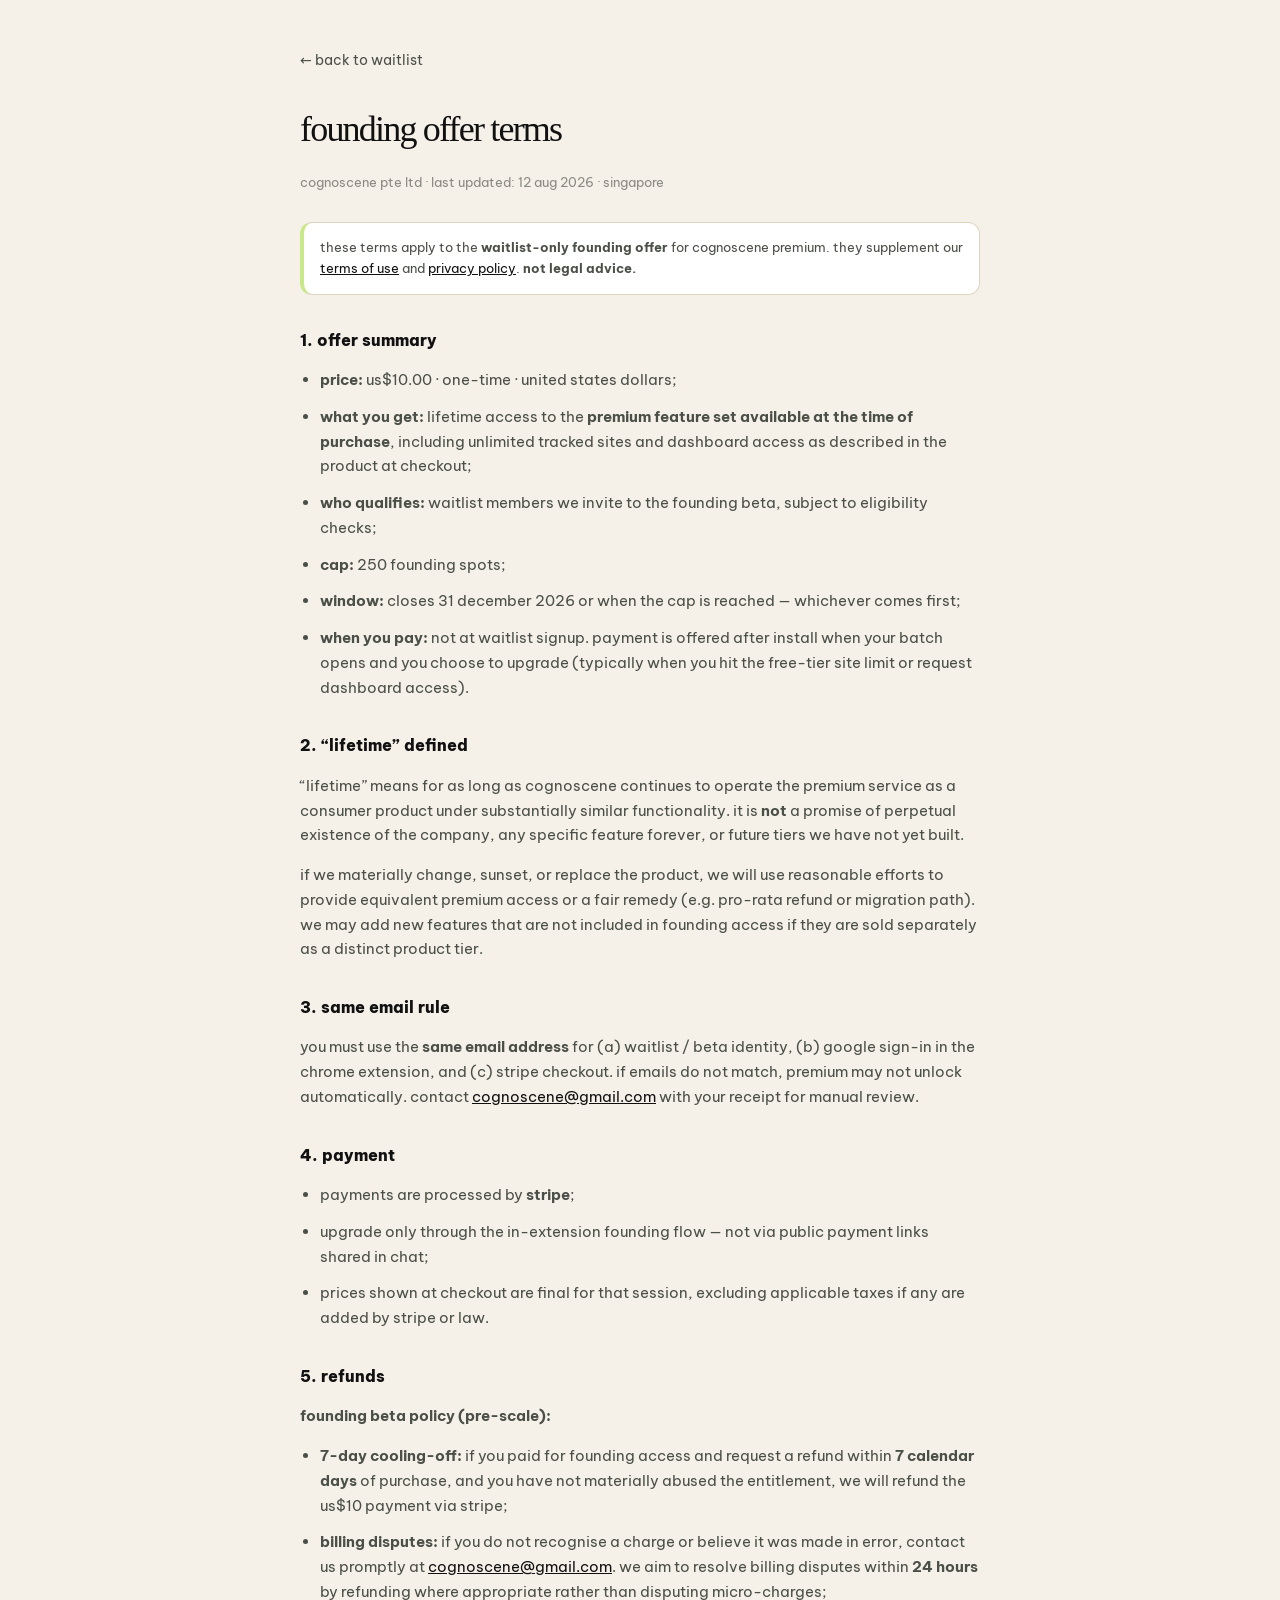
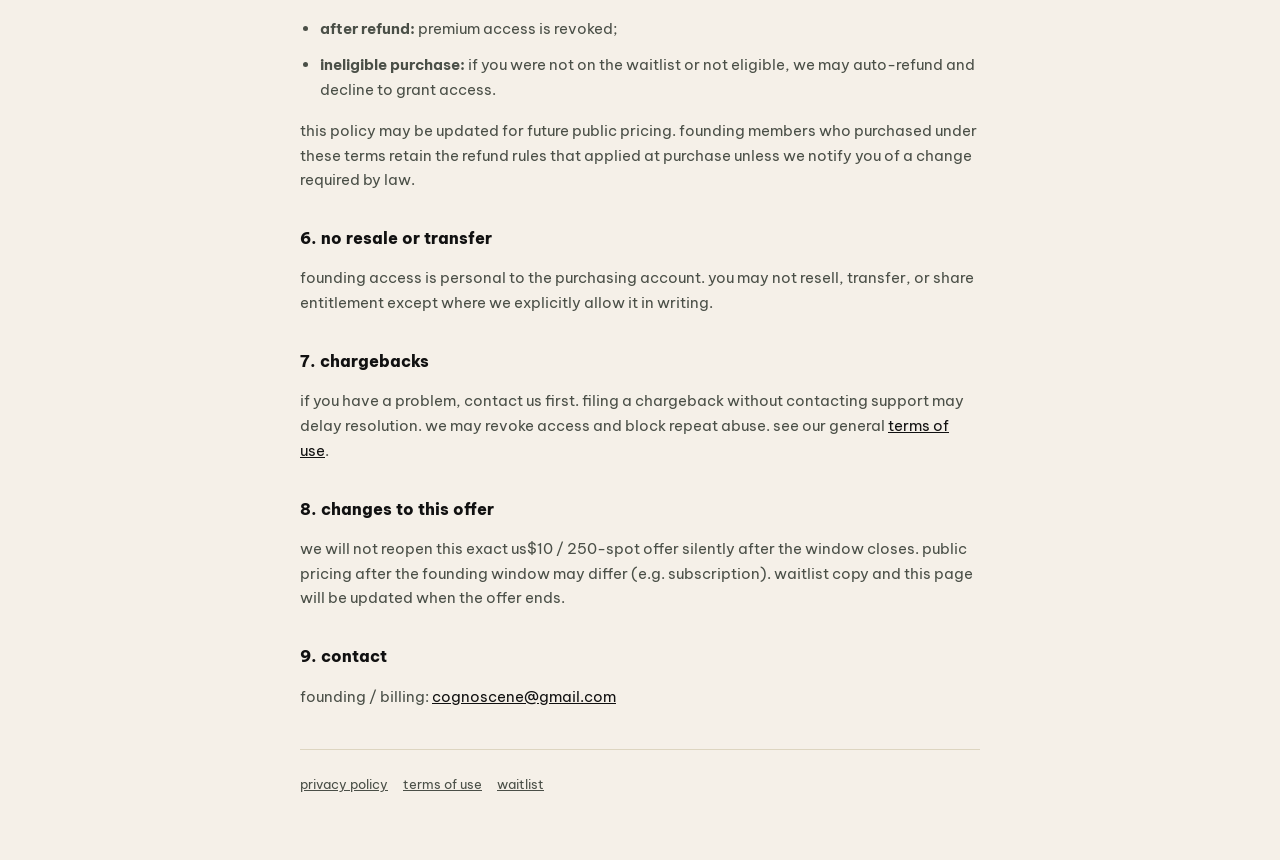
==== founding-terms.html @ ff42ad63 "Initial cognoscene waitlist site. Static Netlify deploy: legal pages, mobile layout, GA4, demo video" ====
<!DOCTYPE html>
<html lang="en">
<head>
  <meta charset="UTF-8" />
  <meta name="viewport" content="width=device-width, initial-scale=1" />
  <title>cognoscene · founding offer terms</title>
  <link rel="icon" href="assets/favicon.svg" type="image/svg+xml" />
  <link rel="canonical" href="https://wondrous-horse-8d0cb0.netlify.app/founding-terms.html" />
  <link href="https://fonts.googleapis.com/css2?family=Be+Vietnam+Pro:wght@400;800&display=swap" rel="stylesheet" />
  <link rel="stylesheet" href="assets/legal.css" />
</head>
<body>
  <div class="wrap">
    <a class="back" href="index.html">← back to waitlist</a>
    <h1>founding offer terms</h1>
    <p class="legal-meta">cognoscene pte ltd · last updated: 12 aug 2026 · singapore</p>

    <p class="legal-notice">
      these terms apply to the <strong>waitlist-only founding offer</strong> for cognoscene premium. they supplement our <a href="terms.html">terms of use</a> and <a href="privacy.html">privacy policy</a>. <strong>not legal advice.</strong>
    </p>

    <h2>1. offer summary</h2>
    <ul>
      <li><strong>price:</strong> us$10.00 · one-time · united states dollars;</li>
      <li><strong>what you get:</strong> lifetime access to the <strong>premium feature set available at the time of purchase</strong>, including unlimited tracked sites and dashboard access as described in the product at checkout;</li>
      <li><strong>who qualifies:</strong> waitlist members we invite to the founding beta, subject to eligibility checks;</li>
      <li><strong>cap:</strong> 250 founding spots;</li>
      <li><strong>window:</strong> closes 31 december 2026 or when the cap is reached — whichever comes first;</li>
      <li><strong>when you pay:</strong> not at waitlist signup. payment is offered after install when your batch opens and you choose to upgrade (typically when you hit the free-tier site limit or request dashboard access).</li>
    </ul>

    <h2>2. “lifetime” defined</h2>
    <p>
      “lifetime” means for as long as cognoscene continues to operate the premium service as a consumer product under substantially similar functionality. it is <strong>not</strong> a promise of perpetual existence of the company, any specific feature forever, or future tiers we have not yet built.
    </p>
    <p>
      if we materially change, sunset, or replace the product, we will use reasonable efforts to provide equivalent premium access or a fair remedy (e.g. pro-rata refund or migration path). we may add new features that are not included in founding access if they are sold separately as a distinct product tier.
    </p>

    <h2>3. same email rule</h2>
    <p>
      you must use the <strong>same email address</strong> for (a) waitlist / beta identity, (b) google sign-in in the chrome extension, and (c) stripe checkout. if emails do not match, premium may not unlock automatically. contact <a href="mailto:cognoscene@gmail.com">cognoscene@gmail.com</a> with your receipt for manual review.
    </p>

    <h2>4. payment</h2>
    <ul>
      <li>payments are processed by <strong>stripe</strong>;</li>
      <li>upgrade only through the in-extension founding flow — not via public payment links shared in chat;</li>
      <li>prices shown at checkout are final for that session, excluding applicable taxes if any are added by stripe or law.</li>
    </ul>

    <h2>5. refunds</h2>
    <p><strong>founding beta policy (pre-scale):</strong></p>
    <ul>
      <li><strong>7-day cooling-off:</strong> if you paid for founding access and request a refund within <strong>7 calendar days</strong> of purchase, and you have not materially abused the entitlement, we will refund the us$10 payment via stripe;</li>
      <li><strong>billing disputes:</strong> if you do not recognise a charge or believe it was made in error, contact us promptly at <a href="mailto:cognoscene@gmail.com">cognoscene@gmail.com</a>. we aim to resolve billing disputes within <strong>24 hours</strong> by refunding where appropriate rather than disputing micro-charges;</li>
      <li><strong>after refund:</strong> premium access is revoked;</li>
      <li><strong>ineligible purchase:</strong> if you were not on the waitlist or not eligible, we may auto-refund and decline to grant access.</li>
    </ul>
    <p>
      this policy may be updated for future public pricing. founding members who purchased under these terms retain the refund rules that applied at purchase unless we notify you of a change required by law.
    </p>

    <h2>6. no resale or transfer</h2>
    <p>
      founding access is personal to the purchasing account. you may not resell, transfer, or share entitlement except where we explicitly allow it in writing.
    </p>

    <h2>7. chargebacks</h2>
    <p>
      if you have a problem, contact us first. filing a chargeback without contacting support may delay resolution. we may revoke access and block repeat abuse. see our general <a href="terms.html">terms of use</a>.
    </p>

    <h2>8. changes to this offer</h2>
    <p>
      we will not reopen this exact us$10 / 250-spot offer silently after the window closes. public pricing after the founding window may differ (e.g. subscription). waitlist copy and this page will be updated when the offer ends.
    </p>

    <h2>9. contact</h2>
    <p>
      founding / billing: <a href="mailto:cognoscene@gmail.com">cognoscene@gmail.com</a>
    </p>

    <nav class="footer-legal" aria-label="related legal">
      <a href="privacy.html">privacy policy</a>
      <a href="terms.html">terms of use</a>
      <a href="index.html">waitlist</a>
    </nav>
  </div>
</body>
</html>
---- assets/legal.css ----
:root {
  --cream: #f5f0e8;
  --black: #111;
  --mid: #4a4f47;
  --muted: #8a8a84;
  --line: #ddd5c0;
  --lime: #c8e88a;
}

*, *::before, *::after { box-sizing: border-box; }

body {
  font-family: 'Be Vietnam Pro', system-ui, sans-serif;
  background: var(--cream);
  color: var(--black);
  text-transform: lowercase;
  line-height: 1.65;
  margin: 0;
  padding: 48px 20px 64px;
  font-size: 15px;
  -webkit-font-smoothing: antialiased;
}

.wrap {
  max-width: 680px;
  margin: 0 auto;
}

.back {
  display: inline-block;
  margin-bottom: 28px;
  font-size: 14px;
  color: var(--mid);
  text-decoration: none;
}

.back:hover { text-decoration: underline; }

h1 {
  font-family: 'Times New Roman', Times, serif;
  font-weight: 400;
  letter-spacing: -0.05em;
  margin: 0 0 8px;
  font-size: clamp(1.75rem, 4vw, 2.25rem);
}

.legal-meta {
  font-size: 13px;
  color: var(--muted);
  margin-bottom: 28px;
}

.legal-notice {
  background: var(--white, #fff);
  border: 1px solid var(--line);
  border-left: 4px solid var(--lime);
  border-radius: 12px;
  padding: 14px 16px;
  font-size: 13px;
  color: var(--mid);
  margin-bottom: 32px;
}

h2 {
  font-size: 1rem;
  font-weight: 800;
  margin: 32px 0 12px;
  color: var(--black);
}

p, li {
  color: var(--mid);
  font-size: 15px;
  margin-bottom: 12px;
}

ul, ol {
  padding-left: 1.25rem;
  margin-bottom: 16px;
}

a { color: var(--black); }

.footer-legal {
  margin-top: 40px;
  padding-top: 24px;
  border-top: 1px solid var(--line);
  font-size: 13px;
  color: var(--muted);
}

.footer-legal a { color: var(--mid); margin-right: 12px; }

@media (max-width: 760px) {
  body { padding: 32px 16px 48px; }
}
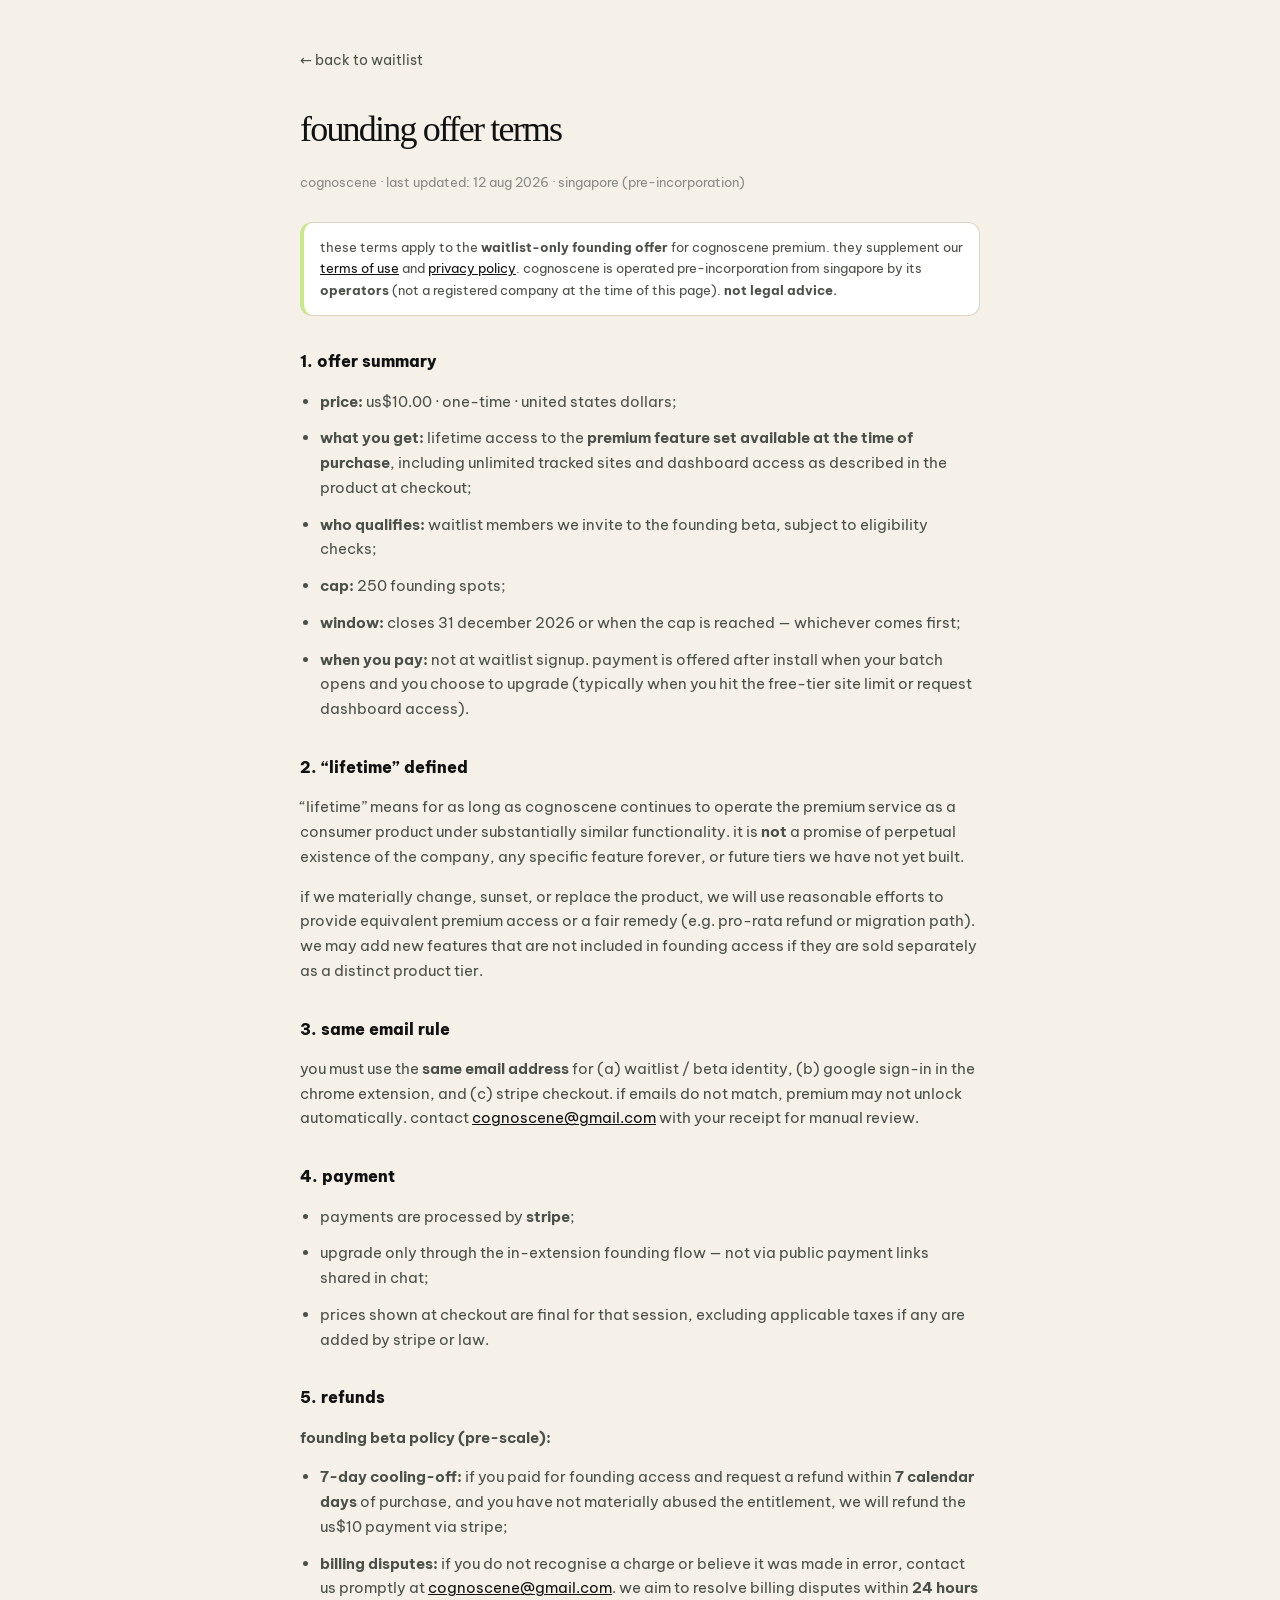
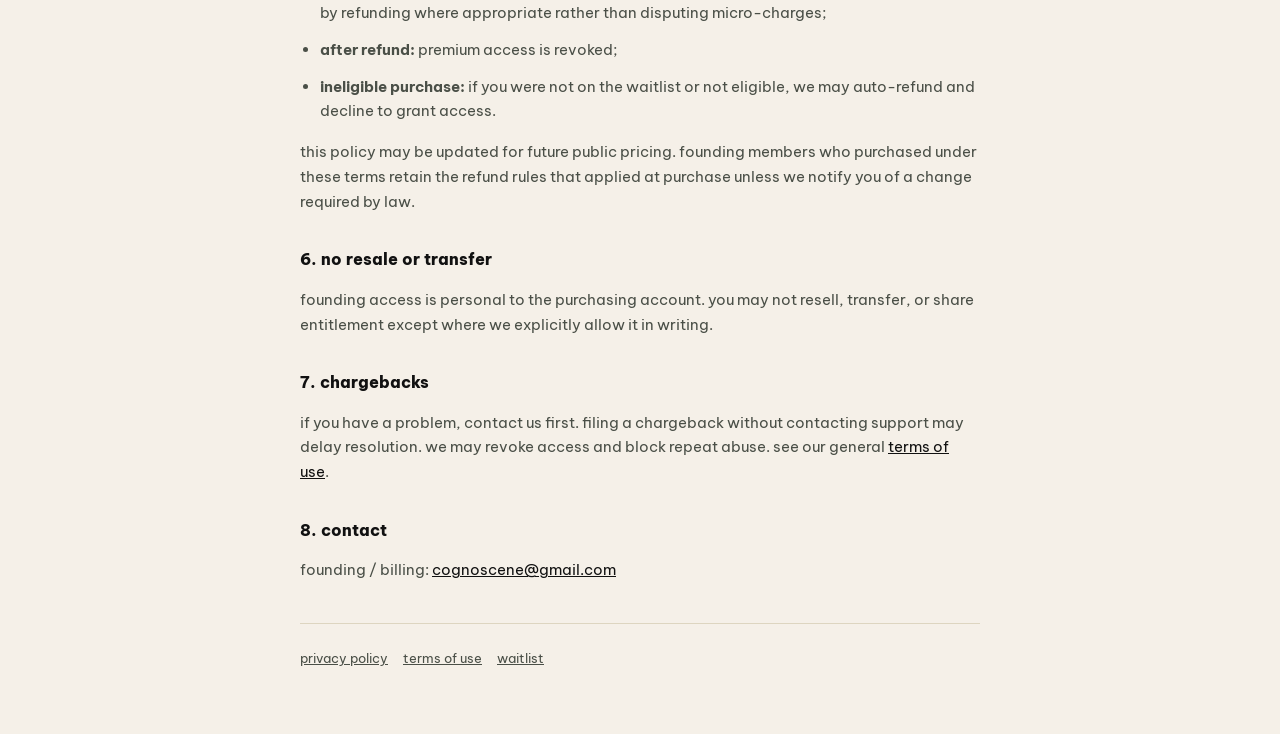
==== commit c3922306: "Update waitlist landing page layout, legal copy, and showcase videos. Revert solution bridge to crea" ====
--- a/founding-terms.html
+++ b/founding-terms.html
@@ -4,7 +4,7 @@
   <meta charset="UTF-8" />
   <meta name="viewport" content="width=device-width, initial-scale=1" />
   <title>cognoscene · founding offer terms</title>
-  <link rel="icon" href="assets/favicon.svg" type="image/svg+xml" />
+  <link rel="icon" href="assets/cognoscene-mark.png" type="image/png" />
   <link rel="canonical" href="https://wondrous-horse-8d0cb0.netlify.app/founding-terms.html" />
   <link href="https://fonts.googleapis.com/css2?family=Be+Vietnam+Pro:wght@400;800&display=swap" rel="stylesheet" />
   <link rel="stylesheet" href="assets/legal.css" />
@@ -13,10 +13,10 @@
   <div class="wrap">
     <a class="back" href="index.html">← back to waitlist</a>
     <h1>founding offer terms</h1>
-    <p class="legal-meta">cognoscene pte ltd · last updated: 12 aug 2026 · singapore</p>
+    <p class="legal-meta">cognoscene · last updated: 12 aug 2026 · singapore (pre-incorporation)</p>
 
     <p class="legal-notice">
-      these terms apply to the <strong>waitlist-only founding offer</strong> for cognoscene premium. they supplement our <a href="terms.html">terms of use</a> and <a href="privacy.html">privacy policy</a>. <strong>not legal advice.</strong>
+      these terms apply to the <strong>waitlist-only founding offer</strong> for cognoscene premium. they supplement our <a href="terms.html">terms of use</a> and <a href="privacy.html">privacy policy</a>. cognoscene is operated pre-incorporation from singapore by its <strong>operators</strong> (not a registered company at the time of this page). <strong>not legal advice.</strong>
     </p>
 
     <h2>1. offer summary</h2>
@@ -71,12 +71,7 @@
       if you have a problem, contact us first. filing a chargeback without contacting support may delay resolution. we may revoke access and block repeat abuse. see our general <a href="terms.html">terms of use</a>.
     </p>
 
-    <h2>8. changes to this offer</h2>
-    <p>
-      we will not reopen this exact us$10 / 250-spot offer silently after the window closes. public pricing after the founding window may differ (e.g. subscription). waitlist copy and this page will be updated when the offer ends.
-    </p>
-
-    <h2>9. contact</h2>
+    <h2>8. contact</h2>
     <p>
       founding / billing: <a href="mailto:cognoscene@gmail.com">cognoscene@gmail.com</a>
     </p>
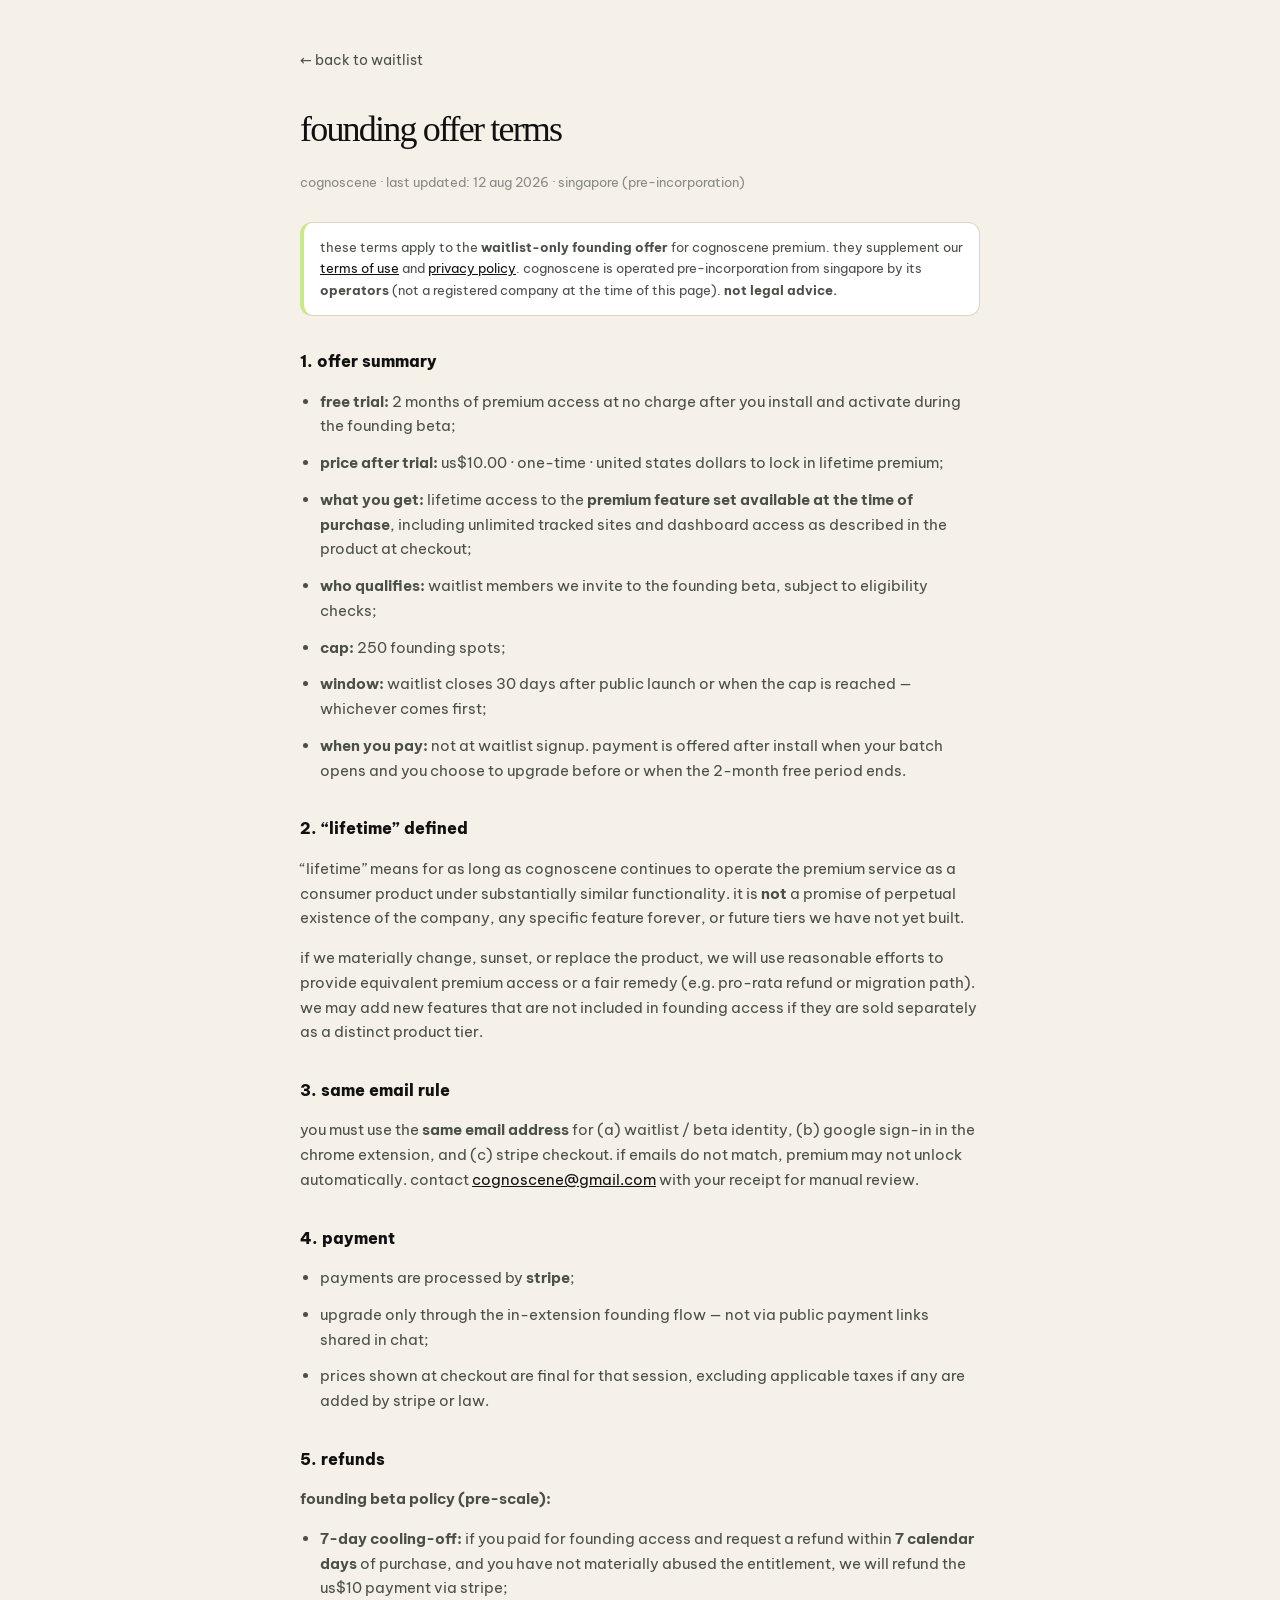
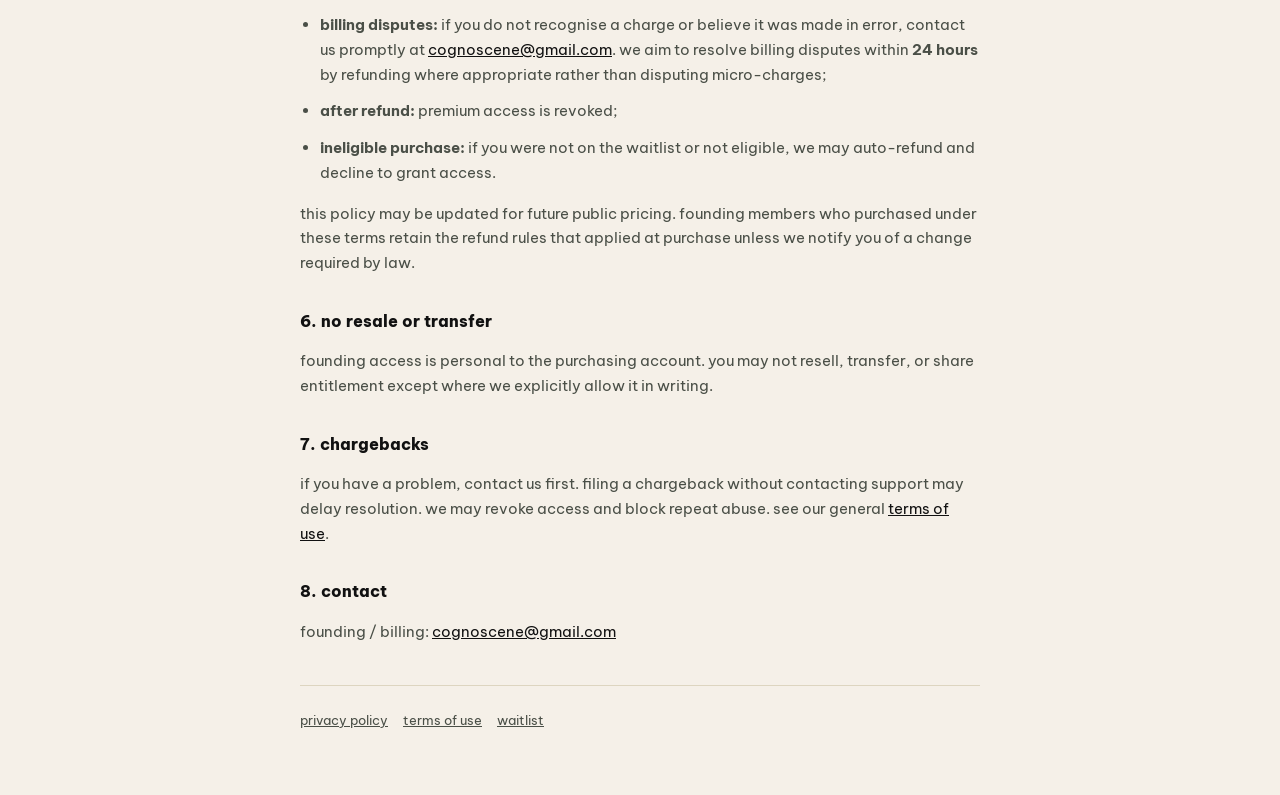
==== commit 64c0b6c7: "Ship waitlist gate, founding offer updates, and mobile plan docs. Point canonical/OG to cognoscenewa" ====
--- a/founding-terms.html
+++ b/founding-terms.html
@@ -5,7 +5,7 @@
   <meta name="viewport" content="width=device-width, initial-scale=1" />
   <title>cognoscene · founding offer terms</title>
   <link rel="icon" href="assets/cognoscene-mark.png" type="image/png" />
-  <link rel="canonical" href="https://wondrous-horse-8d0cb0.netlify.app/founding-terms.html" />
+  <link rel="canonical" href="https://cognoscenewaitlist.netlify.app/founding-terms.html" />
   <link href="https://fonts.googleapis.com/css2?family=Be+Vietnam+Pro:wght@400;800&display=swap" rel="stylesheet" />
   <link rel="stylesheet" href="assets/legal.css" />
 </head>
@@ -21,12 +21,13 @@
 
     <h2>1. offer summary</h2>
     <ul>
-      <li><strong>price:</strong> us$10.00 · one-time · united states dollars;</li>
+      <li><strong>free trial:</strong> 2 months of premium access at no charge after you install and activate during the founding beta;</li>
+      <li><strong>price after trial:</strong> us$10.00 · one-time · united states dollars to lock in lifetime premium;</li>
       <li><strong>what you get:</strong> lifetime access to the <strong>premium feature set available at the time of purchase</strong>, including unlimited tracked sites and dashboard access as described in the product at checkout;</li>
       <li><strong>who qualifies:</strong> waitlist members we invite to the founding beta, subject to eligibility checks;</li>
       <li><strong>cap:</strong> 250 founding spots;</li>
-      <li><strong>window:</strong> closes 31 december 2026 or when the cap is reached — whichever comes first;</li>
-      <li><strong>when you pay:</strong> not at waitlist signup. payment is offered after install when your batch opens and you choose to upgrade (typically when you hit the free-tier site limit or request dashboard access).</li>
+      <li><strong>window:</strong> waitlist closes 30 days after public launch or when the cap is reached — whichever comes first;</li>
+      <li><strong>when you pay:</strong> not at waitlist signup. payment is offered after install when your batch opens and you choose to upgrade before or when the 2-month free period ends.</li>
     </ul>
 
     <h2>2. “lifetime” defined</h2>
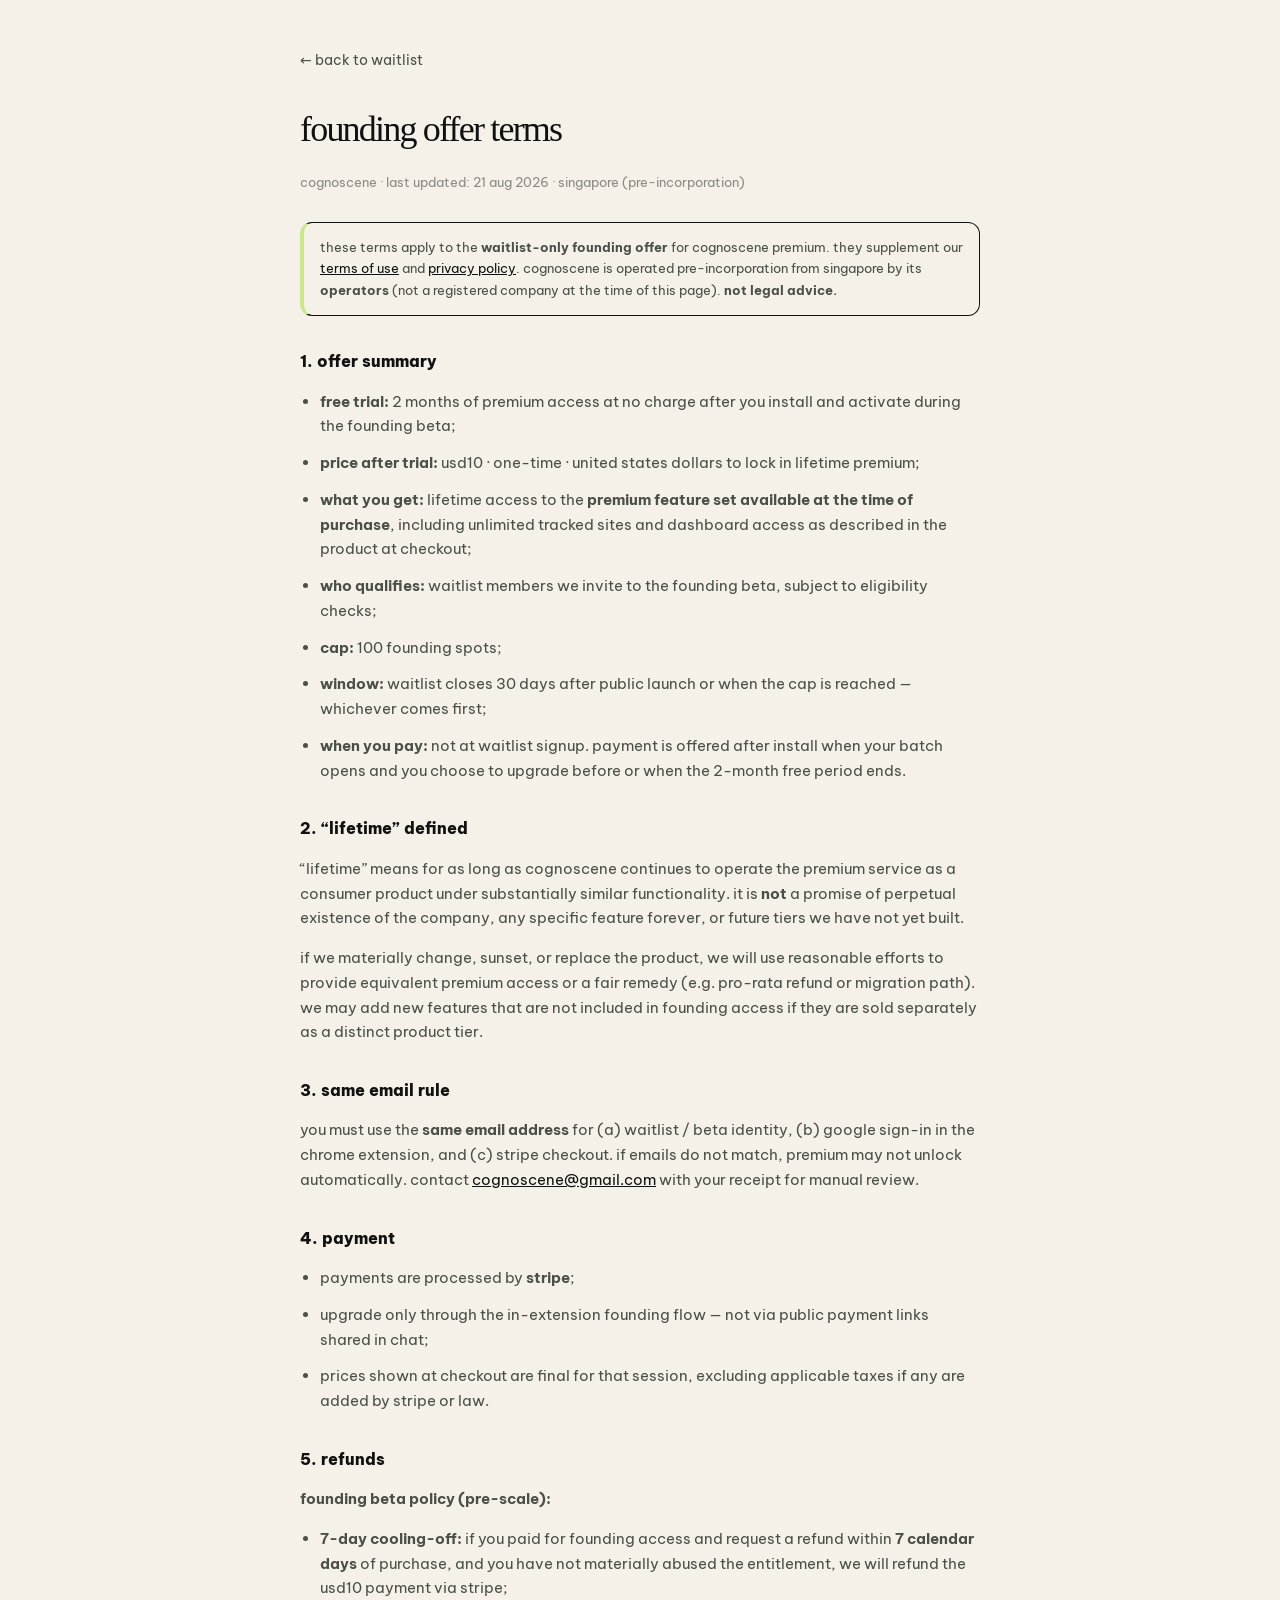
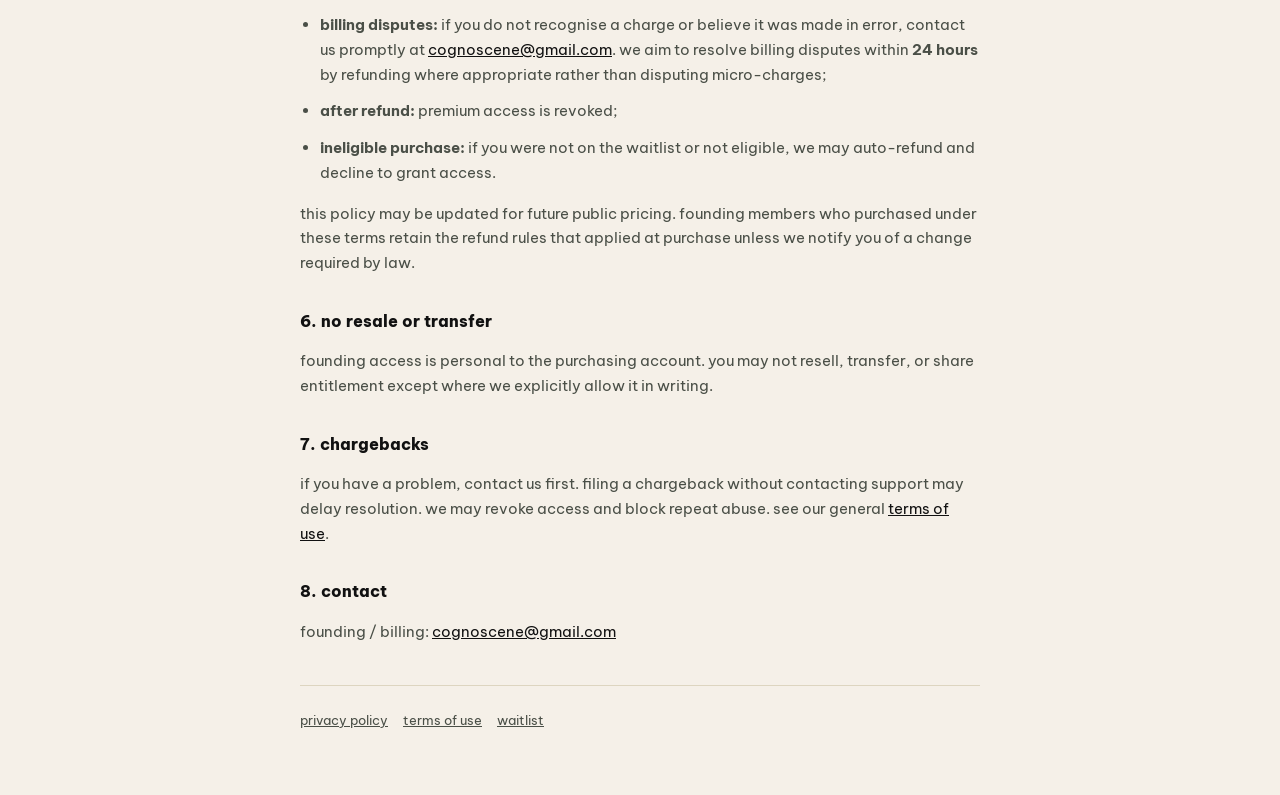
==== commit 77175e5b: "offer: align founding terms to usd10 and 100 spots" ====
--- a/founding-terms.html
+++ b/founding-terms.html
@@ -5,7 +5,7 @@
   <meta name="viewport" content="width=device-width, initial-scale=1" />
   <title>cognoscene · founding offer terms</title>
   <link rel="icon" href="assets/cognoscene-mark.png" type="image/png" />
-  <link rel="canonical" href="https://cognoscenewaitlist.netlify.app/founding-terms.html" />
+  <link rel="canonical" href="https://gencogno.github.io/cognoscene-waitlist/founding-terms.html" />
   <link href="https://fonts.googleapis.com/css2?family=Be+Vietnam+Pro:wght@400;800&display=swap" rel="stylesheet" />
   <link rel="stylesheet" href="assets/legal.css" />
 </head>
@@ -13,7 +13,7 @@
   <div class="wrap">
     <a class="back" href="index.html">← back to waitlist</a>
     <h1>founding offer terms</h1>
-    <p class="legal-meta">cognoscene · last updated: 12 aug 2026 · singapore (pre-incorporation)</p>
+    <p class="legal-meta">cognoscene · last updated: 21 aug 2026 · singapore (pre-incorporation)</p>
 
     <p class="legal-notice">
       these terms apply to the <strong>waitlist-only founding offer</strong> for cognoscene premium. they supplement our <a href="terms.html">terms of use</a> and <a href="privacy.html">privacy policy</a>. cognoscene is operated pre-incorporation from singapore by its <strong>operators</strong> (not a registered company at the time of this page). <strong>not legal advice.</strong>
@@ -22,10 +22,10 @@
     <h2>1. offer summary</h2>
     <ul>
       <li><strong>free trial:</strong> 2 months of premium access at no charge after you install and activate during the founding beta;</li>
-      <li><strong>price after trial:</strong> us$10.00 · one-time · united states dollars to lock in lifetime premium;</li>
+      <li><strong>price after trial:</strong> usd10 · one-time · united states dollars to lock in lifetime premium;</li>
       <li><strong>what you get:</strong> lifetime access to the <strong>premium feature set available at the time of purchase</strong>, including unlimited tracked sites and dashboard access as described in the product at checkout;</li>
       <li><strong>who qualifies:</strong> waitlist members we invite to the founding beta, subject to eligibility checks;</li>
-      <li><strong>cap:</strong> 250 founding spots;</li>
+      <li><strong>cap:</strong> 100 founding spots;</li>
       <li><strong>window:</strong> waitlist closes 30 days after public launch or when the cap is reached — whichever comes first;</li>
       <li><strong>when you pay:</strong> not at waitlist signup. payment is offered after install when your batch opens and you choose to upgrade before or when the 2-month free period ends.</li>
     </ul>
@@ -53,7 +53,7 @@
     <h2>5. refunds</h2>
     <p><strong>founding beta policy (pre-scale):</strong></p>
     <ul>
-      <li><strong>7-day cooling-off:</strong> if you paid for founding access and request a refund within <strong>7 calendar days</strong> of purchase, and you have not materially abused the entitlement, we will refund the us$10 payment via stripe;</li>
+      <li><strong>7-day cooling-off:</strong> if you paid for founding access and request a refund within <strong>7 calendar days</strong> of purchase, and you have not materially abused the entitlement, we will refund the usd10 payment via stripe;</li>
       <li><strong>billing disputes:</strong> if you do not recognise a charge or believe it was made in error, contact us promptly at <a href="mailto:cognoscene@gmail.com">cognoscene@gmail.com</a>. we aim to resolve billing disputes within <strong>24 hours</strong> by refunding where appropriate rather than disputing micro-charges;</li>
       <li><strong>after refund:</strong> premium access is revoked;</li>
       <li><strong>ineligible purchase:</strong> if you were not on the waitlist or not eligible, we may auto-refund and decline to grant access.</li>
--- a/assets/legal.css
+++ b/assets/legal.css
@@ -51,8 +51,8 @@
 }
 
 .legal-notice {
-  background: var(--white, #fff);
-  border: 1px solid var(--line);
+  background: transparent;
+  border: 1px solid var(--black);
   border-left: 4px solid var(--lime);
   border-radius: 12px;
   padding: 14px 16px;
